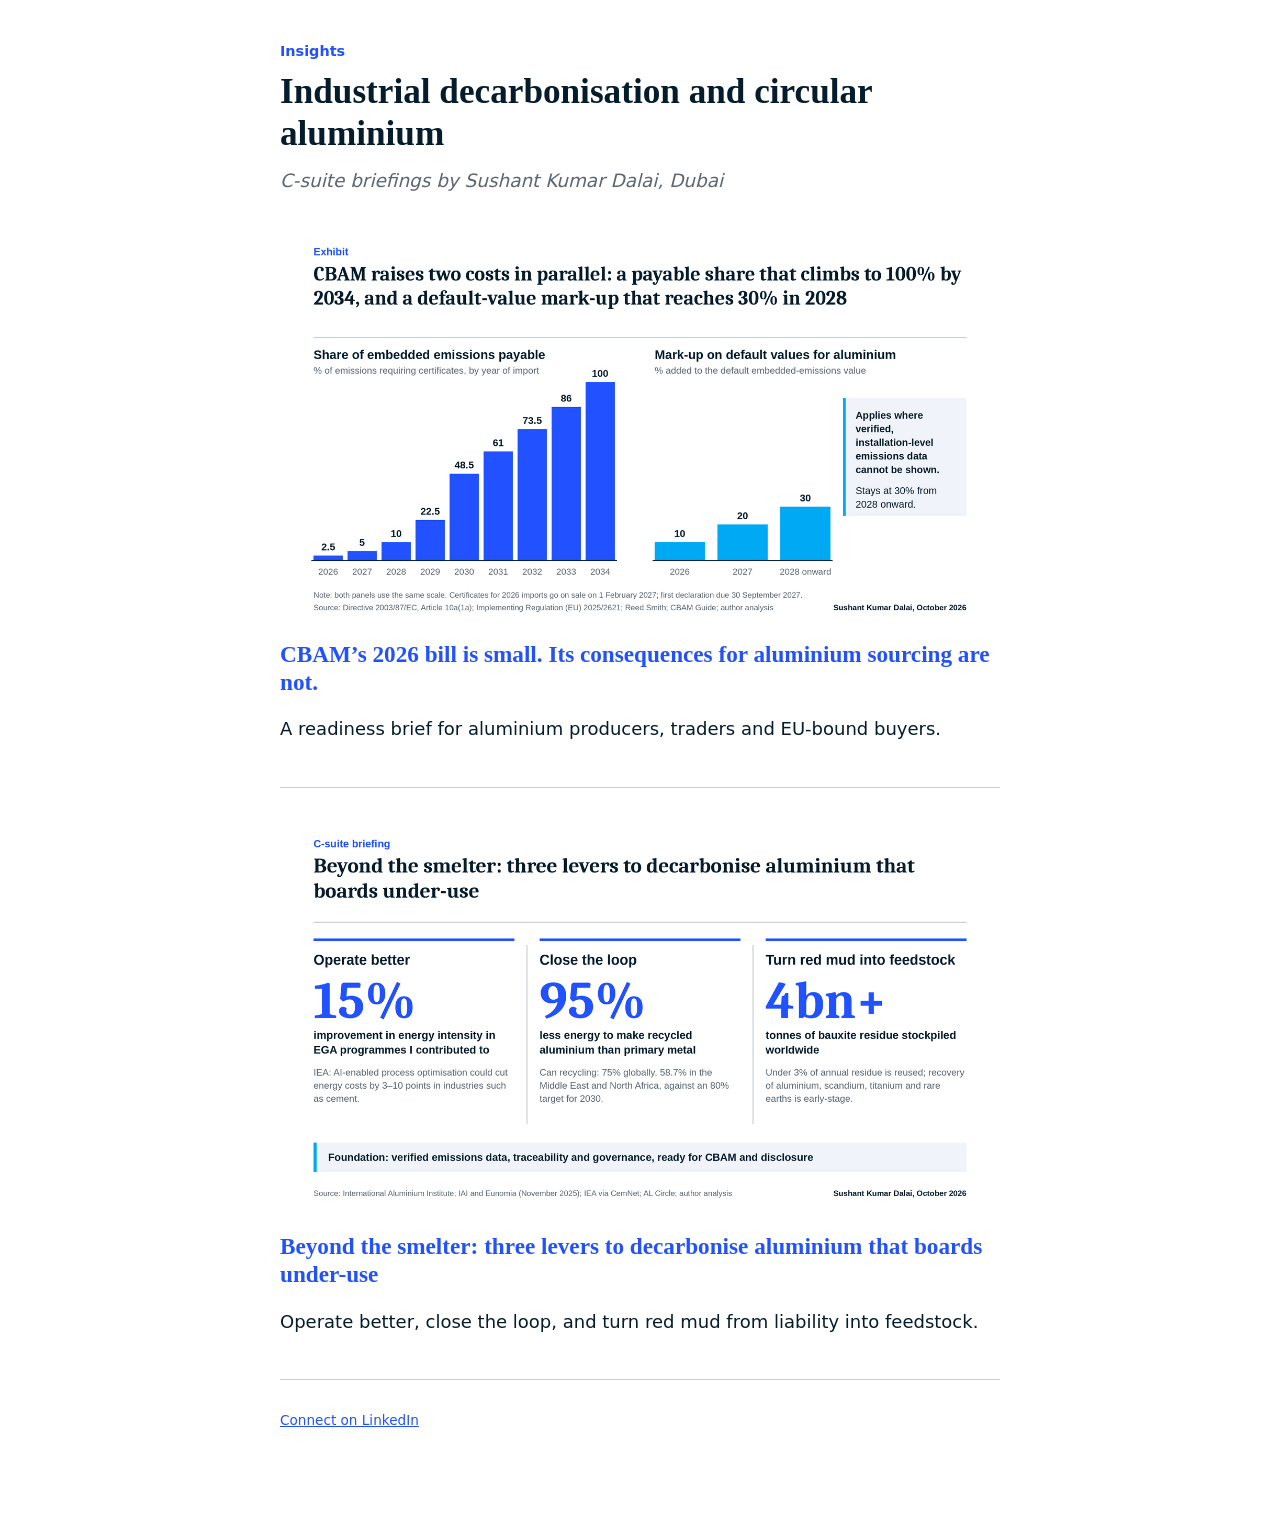
==== index.html @ 8f53d55a "Add files via upload" ====
<!DOCTYPE html>
<html lang="en-GB">
<head>
<meta charset="utf-8">
<meta name="viewport" content="width=device-width, initial-scale=1">
<title>Insights | Sushant Kumar Dalai</title>
<meta name="description" content="C-suite briefings on CBAM, circular aluminium and industrial decarbonisation by Sushant Kumar Dalai.">
<link rel="stylesheet" href="style.css">
</head>
<body>
<main>
<p class="kicker">Insights</p>
<h1>Industrial decarbonisation and circular aluminium</h1>
<p class="dek">C-suite briefings by Sushant Kumar Dalai, Dubai</p>

<a class="card" href="cbam-aluminium.html">
<img src="article1_cbam_two_costs_exhibit_1376x768.png" alt="CBAM payable share and default-value mark-up, 2026 to 2034">
<h2>CBAM’s 2026 bill is small. Its consequences for aluminium sourcing are not.</h2>
<p>A readiness brief for aluminium producers, traders and EU-bound buyers.</p>
</a>

<a class="card" href="three-levers.html">
<img src="article2_beyond_the_smelter_exhibit_1376x768.png" alt="Three levers beyond smelter power: operate better, close the loop, turn red mud into feedstock">
<h2>Beyond the smelter: three levers to decarbonise aluminium that boards under-use</h2>
<p>Operate better, close the loop, and turn red mud from liability into feedstock.</p>
</a>

<p class="by"><a href="https://www.linkedin.com/in/sushant-kumar-dalai-pmp-46235632">Connect on LinkedIn</a></p>
</main>
</body>
</html>
---- style.css ----
:root{--navy:#051c2c;--blue:#2251ff;--grey:#5b6670;--rule:#c9ced4;--pale:#f0f4fa}
*{box-sizing:border-box}
body{margin:0;font:18px/1.65 system-ui,-apple-system,"Segoe UI",Arial,sans-serif;color:var(--navy);background:#fff}
main{max-width:760px;margin:0 auto;padding:40px 20px 80px}
h1,h2{font-family:Georgia,"Times New Roman",serif;line-height:1.2}
h1{font-size:2.2rem;margin:.2em 0 .3em}
h2{font-size:1.45rem;margin:2em 0 .6em;border-top:1px solid var(--rule);padding-top:.8em}
a{color:var(--blue)}
.kicker{color:var(--blue);font-weight:700;font-size:.9rem;margin:0}
.dek{color:var(--grey);font-size:1.15rem;margin:0 0 .6em;font-style:italic}
.by,.src{font-size:.85rem;color:var(--grey)}
.box{background:var(--pale);border-left:5px solid var(--blue);padding:.4em 1.2em;margin:1.4em 0}
.box li{margin:.6em 0}
figure{margin:1.8em 0}
img{max-width:100%;height:auto;display:block}
figcaption{font-size:.85rem;color:var(--grey);margin-top:.5em}
table{width:100%;border-collapse:collapse;font-size:.92rem;display:block;overflow-x:auto;margin:1em 0}
th,td{text-align:left;padding:.6em .7em;border-bottom:1px solid var(--rule);vertical-align:top}
th{border-bottom:2px solid var(--navy)}
.card{display:block;margin:1.6em 0;padding-bottom:1.4em;border-bottom:1px solid var(--rule);color:inherit;text-decoration:none}
.card h2{border:0;padding:0;margin:.6em 0 .2em;color:var(--blue)}
@media(max-width:600px){body{font-size:17px}h1{font-size:1.7rem}}
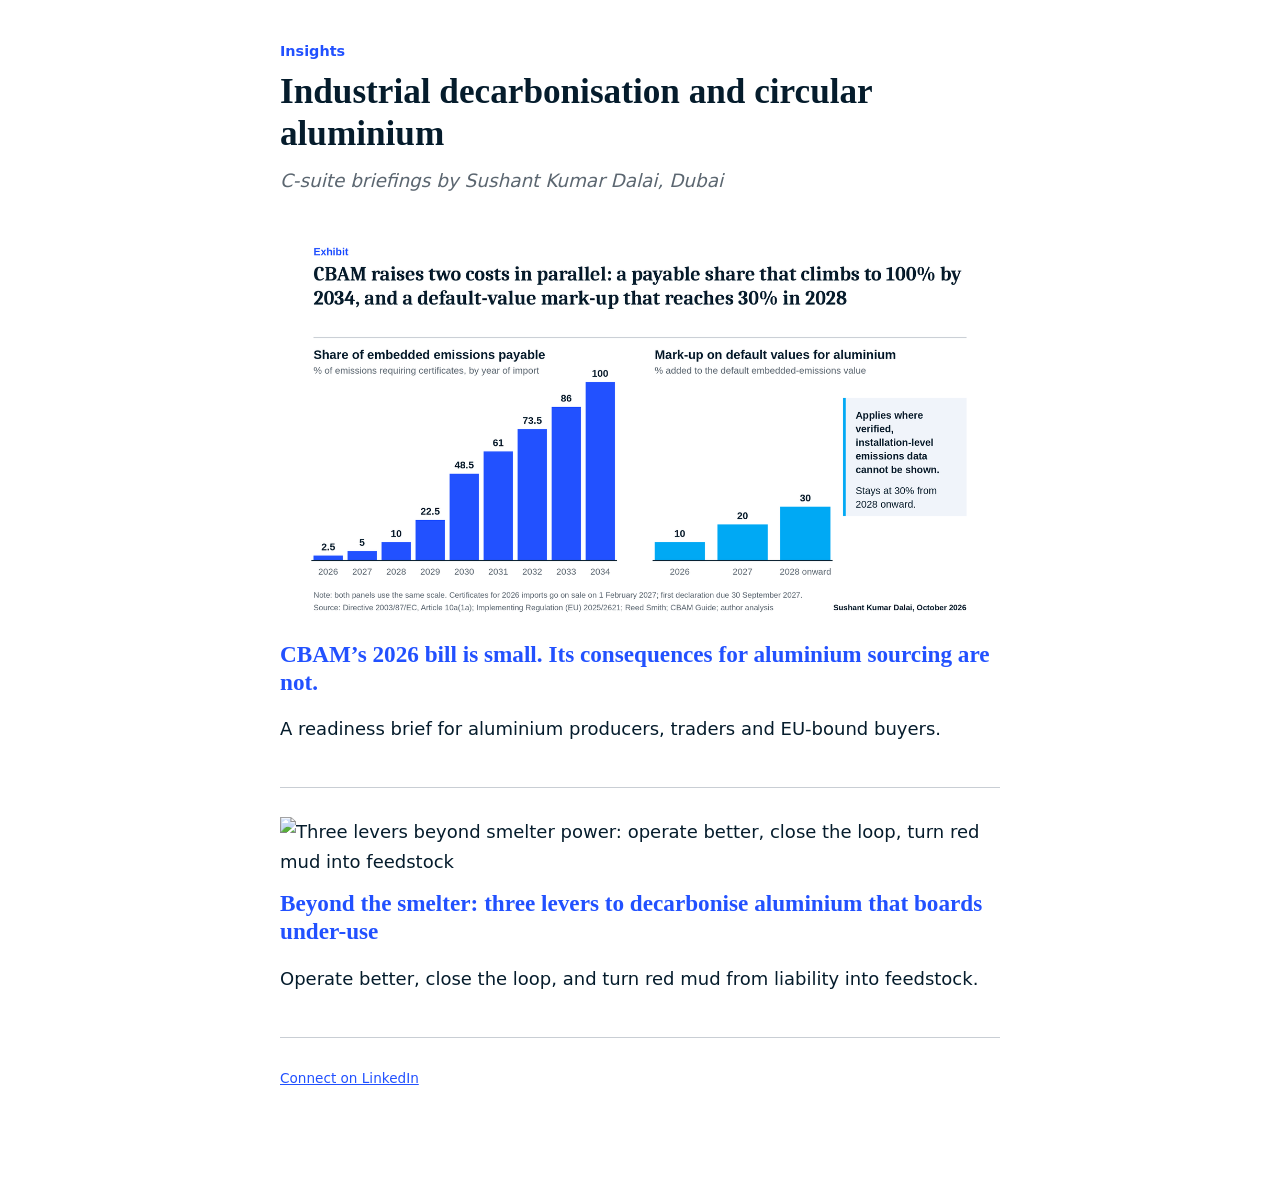
==== commit c91a1d80: "Add CBAM PDF link and update LinkedIn profile URL" ====
--- a/index.html
+++ b/index.html
@@ -25,7 +25,7 @@
 <p>Operate better, close the loop, and turn red mud from liability into feedstock.</p>
 </a>
 
-<p class="by"><a href="https://www.linkedin.com/in/sushant-kumar-dalai-pmp-46235632">Connect on LinkedIn</a></p>
+<p class="by"><a href="https://www.linkedin.com/in/sushant-circularmetals/">Connect on LinkedIn</a></p>
 </main>
 </body>
 </html>
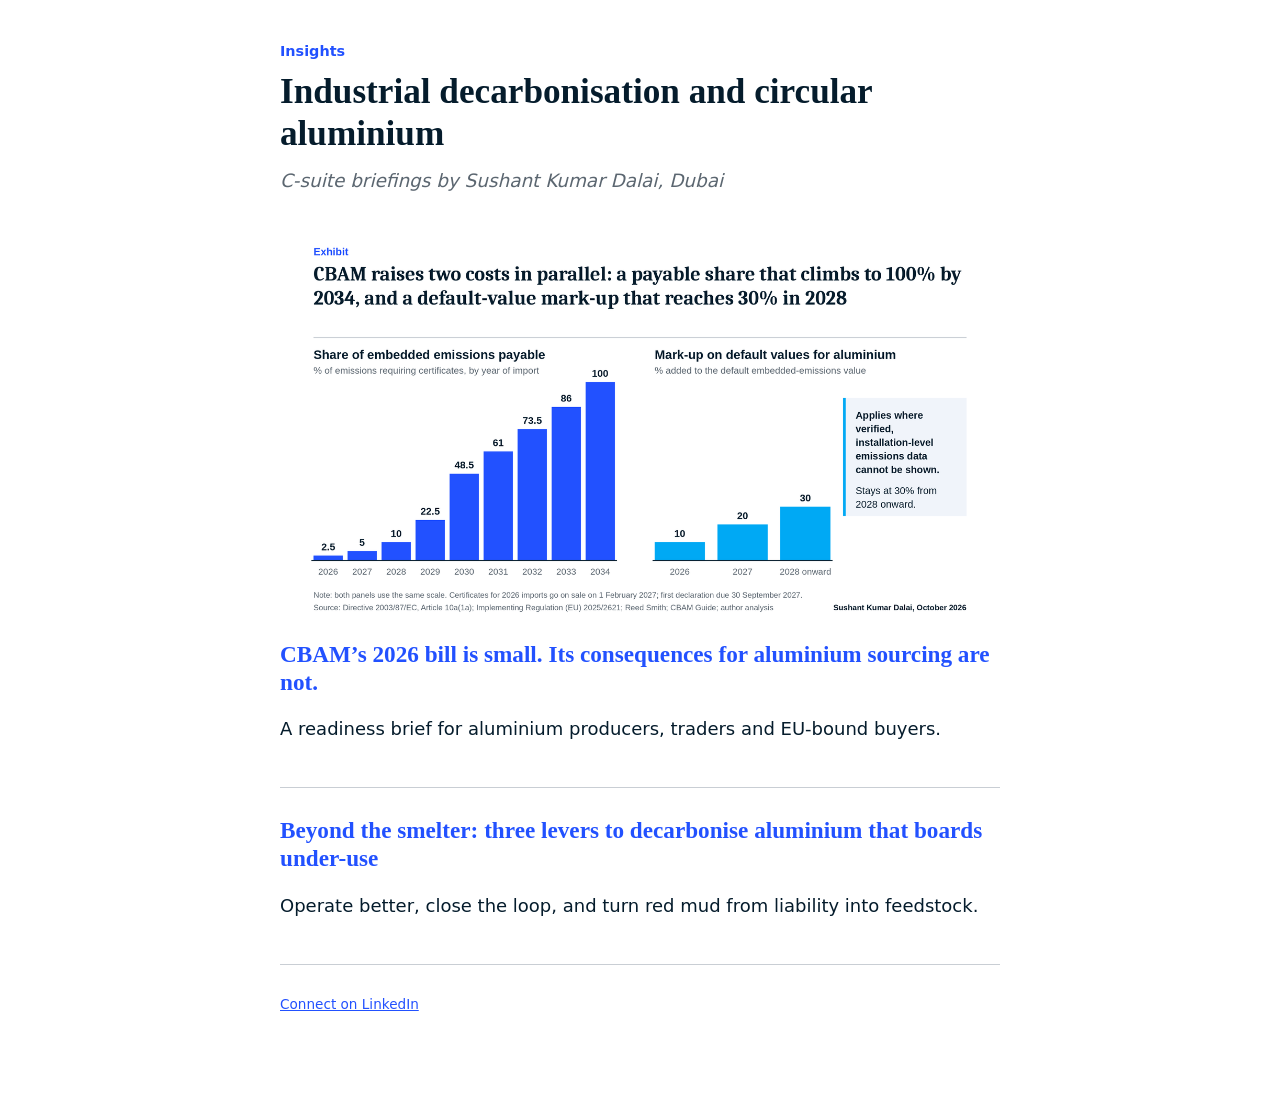
==== commit a760e671: "Remove missing image references and placeholder og:image tags" ====
--- a/index.html
+++ b/index.html
@@ -20,7 +20,6 @@
 </a>
 
 <a class="card" href="three-levers.html">
-<img src="article2_beyond_the_smelter_exhibit_1376x768.png" alt="Three levers beyond smelter power: operate better, close the loop, turn red mud into feedstock">
 <h2>Beyond the smelter: three levers to decarbonise aluminium that boards under-use</h2>
 <p>Operate better, close the loop, and turn red mud from liability into feedstock.</p>
 </a>
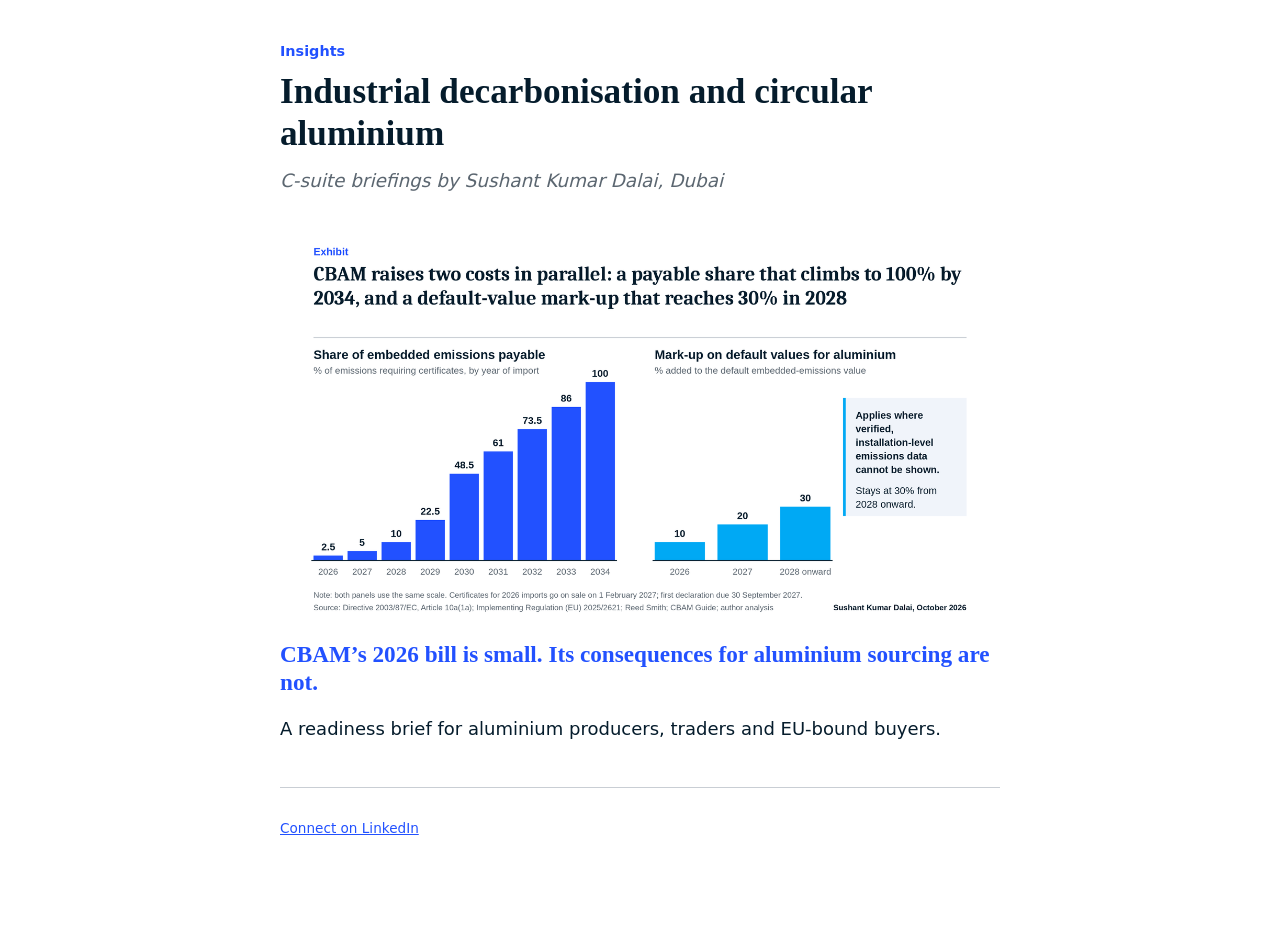
==== commit 22eddb05: "Remove Beyond the smelter card from index" ====
--- a/index.html
+++ b/index.html
@@ -19,11 +19,6 @@
 <p>A readiness brief for aluminium producers, traders and EU-bound buyers.</p>
 </a>
 
-<a class="card" href="three-levers.html">
-<h2>Beyond the smelter: three levers to decarbonise aluminium that boards under-use</h2>
-<p>Operate better, close the loop, and turn red mud from liability into feedstock.</p>
-</a>
-
 <p class="by"><a href="https://www.linkedin.com/in/sushant-circularmetals/">Connect on LinkedIn</a></p>
 </main>
 </body>
